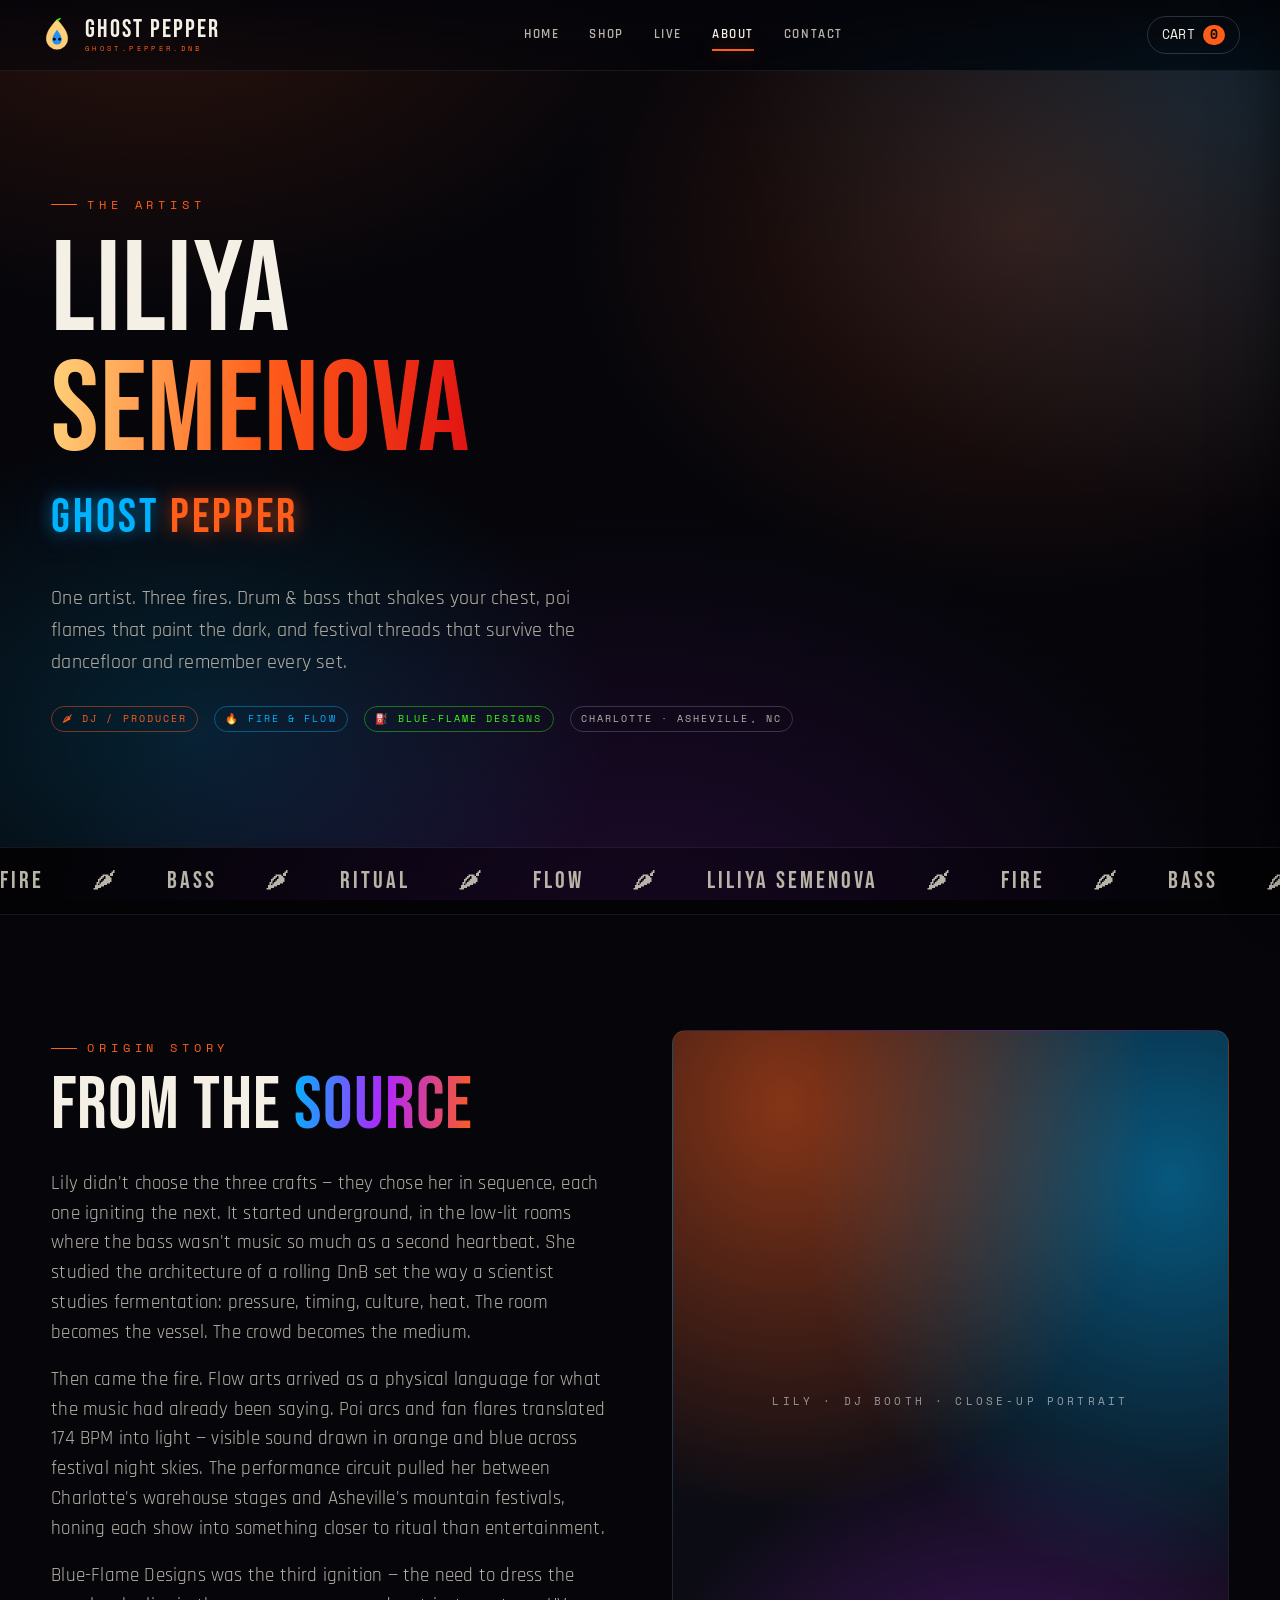
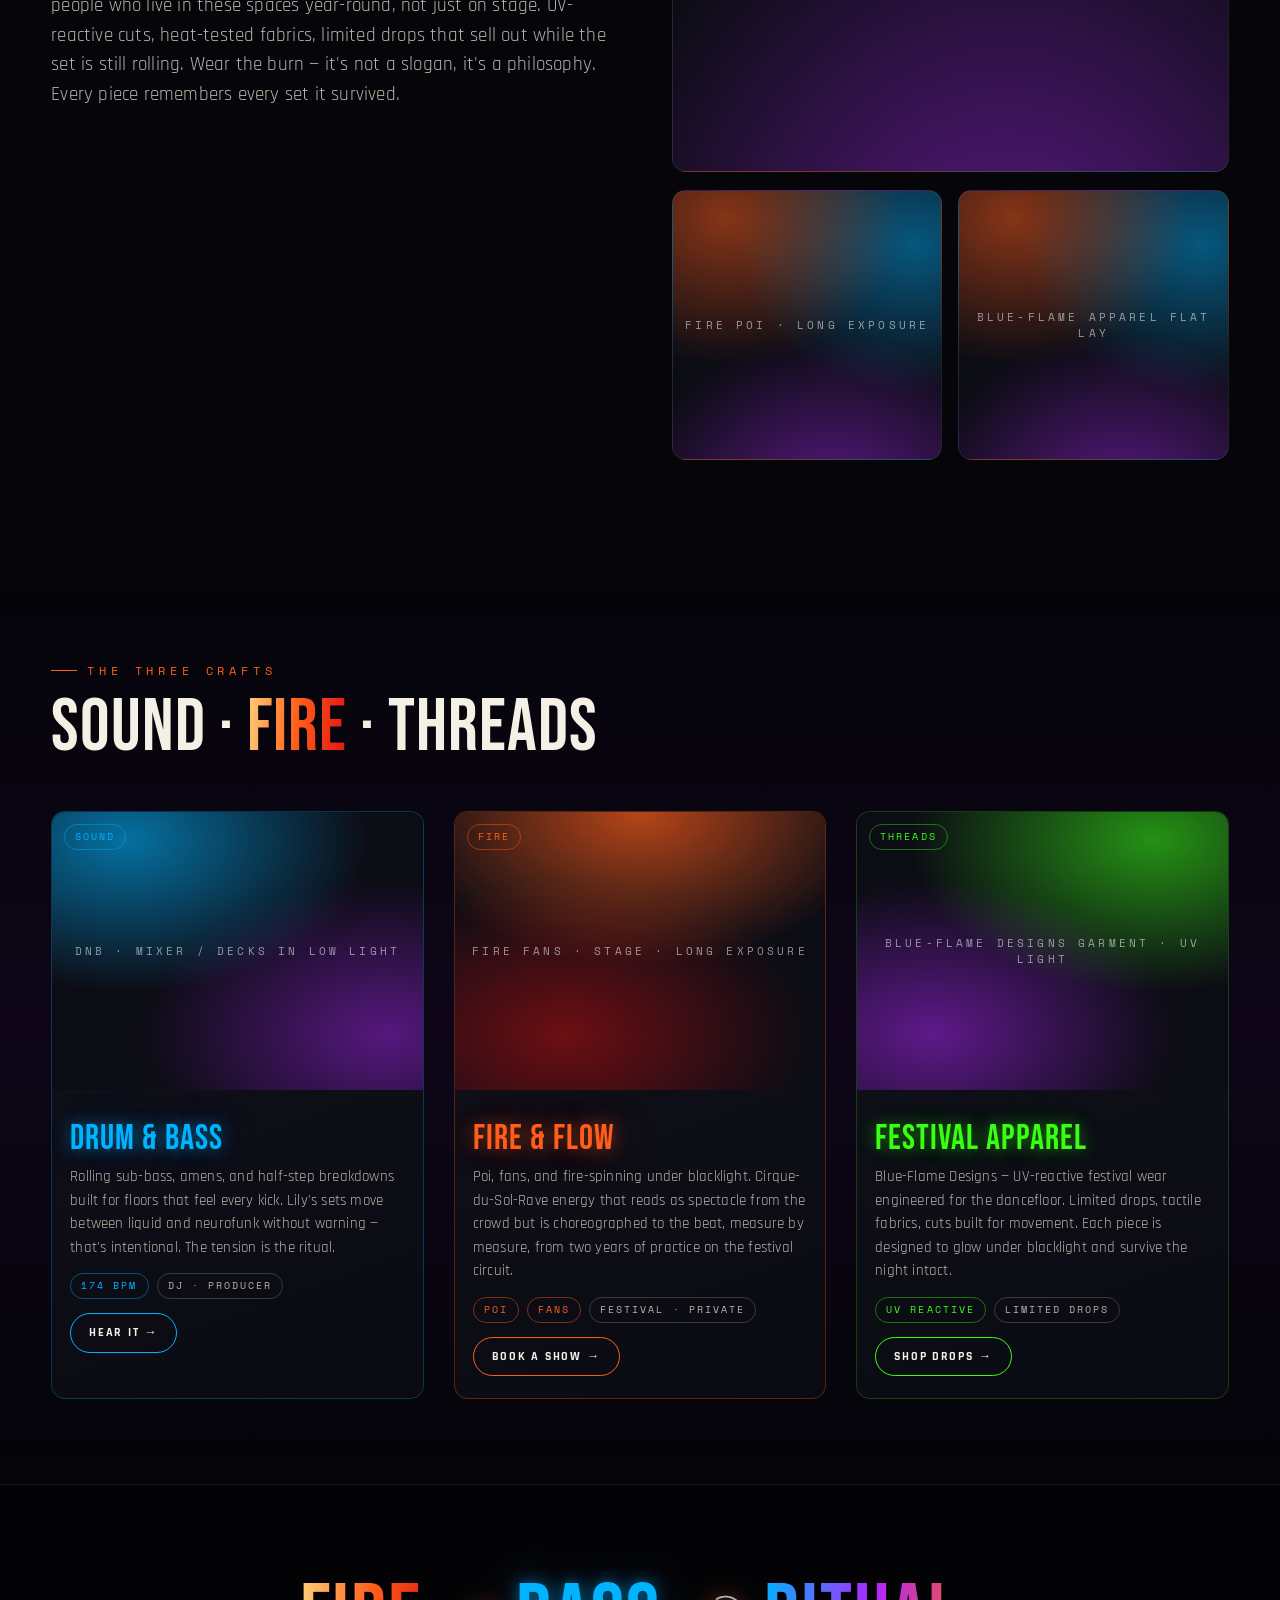
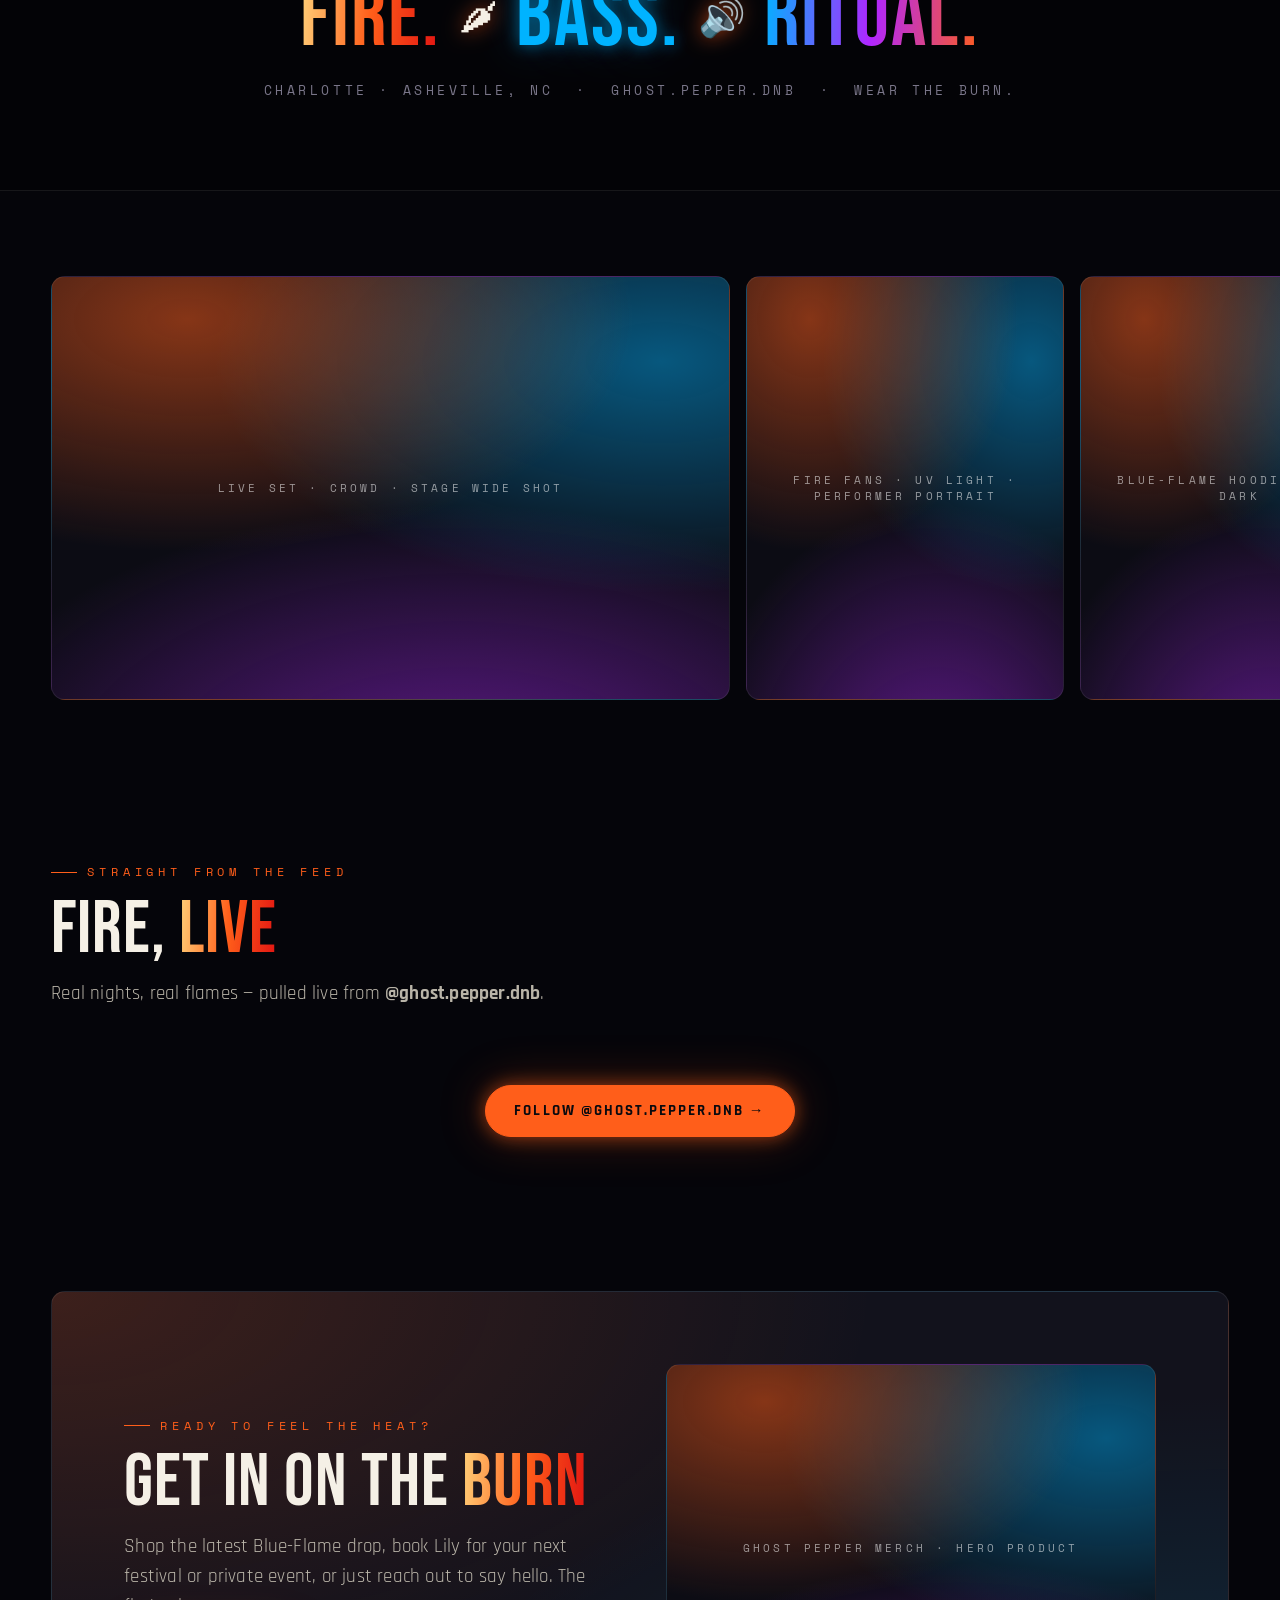
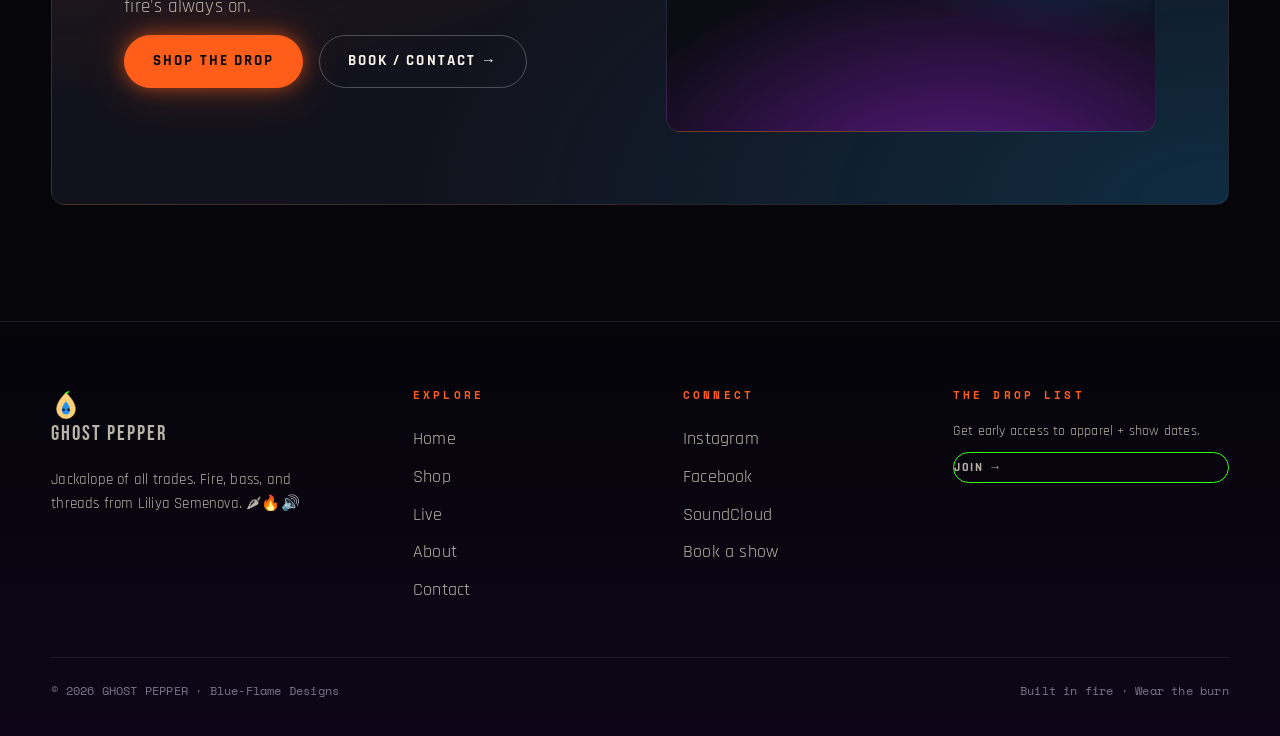
==== about.html @ 2ec4d014 "Initial commit" ====
<!DOCTYPE html>
<html lang="en">
<head>
<meta charset="UTF-8">
<meta name="viewport" content="width=device-width, initial-scale=1">
<title>About · GHOST PEPPER</title>
<meta name="description" content="Liliya 'Lily' Semenova — drum & bass DJ/producer, fire & flow performer, and festival apparel designer behind GHOST PEPPER.">
<link rel="icon" href="assets/logo.svg" type="image/svg+xml">
<link rel="stylesheet" href="css/styles.css">
<meta property="og:title" content="About · GHOST PEPPER — Liliya Semenova">
<meta property="og:description" content="Fire. Bass. Ritual. The artist behind GHOST PEPPER — DJ, fire spinner, and maker of Blue-Flame Designs apparel.">
<meta property="og:type" content="website">
</head>
<body>

<!-- ============ NAV (canonical) ============ -->
<header class="nav">
  <div class="nav__inner">
    <a class="nav__logo" href="index.html" aria-label="Ghost Pepper home">
      <img src="assets/logo.svg" alt="" width="34" height="34" class="anim-glow">
      <span class="nav__wordmark">GHOST PEPPER<small>GHOST.PEPPER.DNB</small></span>
    </a>
    <nav class="nav__links" aria-label="Primary">
      <a href="index.html">Home</a>
      <a href="shop.html">Shop</a>
      <a href="stream.html">Live</a>
      <a href="about.html" class="active">About</a>
      <a href="contact.html">Contact</a>
    </nav>
    <div class="flex items-center gap">
      <a href="shop.html" class="nav__cart" data-cart-open aria-label="Cart">
        <span>CART</span><span class="nav__cart-count" data-cart-count>0</span>
      </a>
      <button class="nav__burger" aria-label="Menu" aria-expanded="false">☰</button>
    </div>
  </div>
</header>

<!-- ============ CART DRAWER ============ -->
<div class="cart-drawer" data-cart-drawer>
  <div class="cart-drawer__head">
    <h3>YOUR <span class="t-fire">CART</span></h3>
    <button class="cart-drawer__close" data-cart-close aria-label="Close cart">✕</button>
  </div>
  <div class="cart-drawer__body" data-cart-items></div>
  <div class="cart-drawer__foot">
    <div class="cart-total" data-cart-total-row>
      <span style="font-family:var(--mono);font-size:.8rem;letter-spacing:.12em;text-transform:uppercase;color:var(--muted);">Total</span>
      <b data-cart-total>$0.00</b>
    </div>
    <button class="btn btn--fill" style="width:100%;" data-checkout>Checkout</button>
  </div>
</div>
<div class="overlay" data-cart-close></div>

<!-- ============ HERO ============ -->
<section class="hero-about section" data-fire="hot" style="min-height:72vh; display:flex; align-items:center; overflow:hidden; position:relative;">
  <div class="about-hero__bg" aria-hidden="true"></div>
  <div class="wrap" style="position:relative; z-index:2;">
    <p class="eyebrow reveal">The Artist</p>
    <h1 class="reveal" style="margin-top:18px;">
      LILIYA<br><span class="t-fire">SEMENOVA</span>
    </h1>
    <p class="reveal" style="font-family:var(--display); font-size:clamp(1.6rem,4vw,3rem); color:var(--blue-flame); text-shadow:var(--glow-blue); margin-top:8px; letter-spacing:3px;">
      GHOST <span style="color:var(--ember); text-shadow:var(--glow-ember);">PEPPER</span>
    </p>
    <p class="lede reveal mt-m" style="font-size:clamp(1.1rem,1.6vw,1.4rem); max-width:54ch;">
      One artist. Three fires. Drum &amp; bass that shakes your chest, poi flames
      that paint the dark, and festival threads that survive the dancefloor and
      remember every set.
    </p>
    <div class="flex gap wrapf mt-m reveal">
      <span class="tag tag--fire">🌶 DJ / Producer</span>
      <span class="tag tag--blue">🔥 Fire &amp; Flow</span>
      <span class="tag tag--uv">⛽ Blue-Flame Designs</span>
      <span class="tag">Charlotte · Asheville, NC</span>
    </div>
  </div>
</section>

<!-- ============ MARQUEE ============ -->
<div class="marquee" aria-hidden="true">
  <div class="marquee__track">
    <span>FIRE</span><span>BASS</span><span>RITUAL</span><span>FLOW</span><span>LILIYA SEMENOVA</span>
    <span>FIRE</span><span>BASS</span><span>RITUAL</span><span>FLOW</span><span>LILIYA SEMENOVA</span>
  </div>
</div>

<!-- ============ STORY ============ -->
<section class="section">
  <div class="wrap">
    <div class="grid grid--2" style="align-items:start; gap:clamp(32px,5vw,80px);">

      <!-- Text -->
      <div class="stack">
        <p class="eyebrow reveal">Origin Story</p>
        <h2 class="reveal mt-s">FROM THE <span class="t-plasma">SOURCE</span></h2>

        <p class="lede reveal" style="margin-top:28px;">
          Lily didn't choose the three crafts — they chose her in sequence, each one
          igniting the next. It started underground, in the low-lit rooms where the
          bass wasn't music so much as a second heartbeat. She studied the architecture
          of a rolling DnB set the way a scientist studies fermentation: pressure,
          timing, culture, heat. The room becomes the vessel. The crowd becomes the
          medium.
        </p>

        <p class="lede reveal">
          Then came the fire. Flow arts arrived as a physical language for what the
          music had already been saying. Poi arcs and fan flares translated 174 BPM
          into light — visible sound drawn in orange and blue across festival night
          skies. The performance circuit pulled her between Charlotte's warehouse
          stages and Asheville's mountain festivals, honing each show into
          something closer to ritual than entertainment.
        </p>

        <p class="lede reveal">
          Blue-Flame Designs was the third ignition — the need to dress the people
          who live in these spaces year-round, not just on stage. UV-reactive cuts,
          heat-tested fabrics, limited drops that sell out while the set is still
          rolling. Wear the burn — it's not a slogan, it's a philosophy. Every piece
          remembers every set it survived.
        </p>
      </div>

      <!-- Photo placeholder column -->
      <div class="stack" style="gap:20px;">
        <div class="ph reveal" data-label="Lily · DJ booth · close-up portrait"
          style="aspect-ratio:3/4; border-radius:var(--radius); border:var(--ring);">
        </div>
        <div class="grid grid--2" style="gap:16px;">
          <div class="ph reveal" data-label="Fire poi · long exposure"
            style="aspect-ratio:1/1; border-radius:var(--radius); border:var(--ring);">
          </div>
          <div class="ph reveal" data-label="Blue-Flame apparel flat lay"
            style="aspect-ratio:1/1; border-radius:var(--radius); border:var(--ring);">
          </div>
        </div>
      </div>

    </div>
  </div>
</section>

<!-- ============ THREE CRAFTS ============ -->
<section class="section section--tight" style="background: linear-gradient(180deg, transparent, rgba(176,38,255,.06), transparent);">
  <div class="wrap">
    <p class="eyebrow reveal mx-auto" style="display:inline-flex;">The Three Crafts</p>
    <h2 class="reveal mt-s">SOUND · <span class="t-fire">FIRE</span> · THREADS</h2>

    <div class="grid grid--3 mt-l">

      <!-- Card 1: DnB -->
      <article class="card reveal" style="border-color:rgba(0,179,255,.25);">
        <div class="card__media" style="aspect-ratio:4/3;">
          <div class="ph" data-label="DnB · mixer / decks in low light" style="background:
            radial-gradient(120% 100% at 20% 10%, rgba(0,179,255,.6), transparent 55%),
            radial-gradient(120% 100% at 90% 80%, rgba(176,38,255,.45), transparent 55%),
            #0c0c14;">
          </div>
          <span class="tag tag--blue" style="position:absolute;top:12px;left:12px;">SOUND</span>
        </div>
        <div class="card__body">
          <h3 class="mt-s" style="color:var(--blue-flame); text-shadow:var(--glow-blue);">Drum &amp; Bass</h3>
          <p class="lede" style="font-size:.95rem; margin-top:10px;">
            Rolling sub-bass, amens, and half-step breakdowns built for floors that feel
            every kick. Lily's sets move between liquid and neurofunk without warning —
            that's intentional. The tension is the ritual.
          </p>
          <div class="flex gap wrapf mt-s" style="gap:8px;">
            <span class="tag tag--blue">174 BPM</span>
            <span class="tag">DJ · Producer</span>
          </div>
          <a href="stream.html" class="btn btn--blue btn--sm mt-s">Hear it →</a>
        </div>
      </article>

      <!-- Card 2: Fire & Flow -->
      <article class="card reveal" style="border-color:rgba(255,94,26,.3);">
        <div class="card__media" style="aspect-ratio:4/3;">
          <div class="ph" data-label="Fire fans · stage · long exposure" style="background:
            radial-gradient(120% 100% at 50% 0%, rgba(255,94,26,.7), transparent 55%),
            radial-gradient(120% 100% at 30% 80%, rgba(225,18,18,.45), transparent 55%),
            #0c0c14;">
          </div>
          <span class="tag tag--fire" style="position:absolute;top:12px;left:12px;">FIRE</span>
        </div>
        <div class="card__body">
          <h3 class="mt-s" style="color:var(--ember); text-shadow:var(--glow-ember);">Fire &amp; Flow</h3>
          <p class="lede" style="font-size:.95rem; margin-top:10px;">
            Poi, fans, and fire-spinning under blacklight. Cirque-du-Sol-Rave energy that
            reads as spectacle from the crowd but is choreographed to the beat, measure by
            measure, from two years of practice on the festival circuit.
          </p>
          <div class="flex gap wrapf mt-s" style="gap:8px;">
            <span class="tag tag--fire">Poi</span>
            <span class="tag tag--fire">Fans</span>
            <span class="tag">Festival · Private</span>
          </div>
          <a href="contact.html" class="btn btn--sm mt-s">Book a show →</a>
        </div>
      </article>

      <!-- Card 3: Apparel -->
      <article class="card reveal" style="border-color:rgba(57,255,20,.2);">
        <div class="card__media" style="aspect-ratio:4/3;">
          <div class="ph" data-label="Blue-Flame Designs garment · UV light" style="background:
            radial-gradient(120% 100% at 80% 10%, rgba(57,255,20,.55), transparent 55%),
            radial-gradient(120% 100% at 20% 80%, rgba(176,38,255,.5), transparent 55%),
            #0c0c14;">
          </div>
          <span class="tag tag--uv" style="position:absolute;top:12px;left:12px;">THREADS</span>
        </div>
        <div class="card__body">
          <h3 class="mt-s" style="color:var(--uv-green); text-shadow:var(--glow-uv);">Festival Apparel</h3>
          <p class="lede" style="font-size:.95rem; margin-top:10px;">
            Blue-Flame Designs — UV-reactive festival wear engineered for the dancefloor.
            Limited drops, tactile fabrics, cuts built for movement. Each piece is designed
            to glow under blacklight and survive the night intact.
          </p>
          <div class="flex gap wrapf mt-s" style="gap:8px;">
            <span class="tag tag--uv">UV Reactive</span>
            <span class="tag">Limited Drops</span>
          </div>
          <a href="shop.html" class="btn btn--uv btn--sm mt-s">Shop drops →</a>
        </div>
      </article>

    </div>
  </div>
</section>

<!-- ============ MANIFESTO STRIP ============ -->
<div class="manifesto-strip" aria-label="Ghost Pepper manifesto">
  <div class="wrap">
    <div class="manifesto-inner reveal">
      <span class="manifesto-word t-fire">FIRE.</span>
      <span class="manifesto-sep" aria-hidden="true">🌶</span>
      <span class="manifesto-word t-blue">BASS.</span>
      <span class="manifesto-sep" aria-hidden="true">🔊</span>
      <span class="manifesto-word t-plasma">RITUAL.</span>
    </div>
    <p class="reveal center" style="font-family:var(--mono); font-size:.8rem; letter-spacing:.28em; color:var(--muted); margin-top:18px; text-transform:uppercase;">
      Charlotte · Asheville, NC &nbsp;·&nbsp; ghost.pepper.dnb &nbsp;·&nbsp; Wear the burn.
    </p>
  </div>
</div>

<!-- ============ PHOTO ROW ============ -->
<section class="section section--tight">
  <div class="wrap">
    <div class="grid" style="grid-template-columns: 1.6fr 1fr 1fr; gap:16px; align-items:stretch;">
      <div class="ph reveal" data-label="Live set · crowd · stage wide shot"
        style="aspect-ratio:16/10; border-radius:var(--radius); border:var(--ring);">
      </div>
      <div class="ph reveal" data-label="Fire fans · UV light · performer portrait"
        style="aspect-ratio:3/4; border-radius:var(--radius); border:var(--ring);">
      </div>
      <div class="ph reveal" data-label="Blue-Flame hoodie · neon dark"
        style="aspect-ratio:3/4; border-radius:var(--radius); border:var(--ring);">
      </div>
    </div>
  </div>
</section>

<!-- ============ LOOKBOOK / INSTAGRAM ============ -->
<section class="section section--tight" id="lookbook">
  <div class="wrap">
    <p class="eyebrow reveal">Straight from the Feed</p>
    <h2 class="reveal mt-s">FIRE, <span class="t-fire">LIVE</span></h2>
    <p class="lede reveal mt-s" style="max-width:50ch;">Real nights, real flames — pulled live from <strong>@ghost.pepper.dnb</strong>.</p>
    <div class="lookbook-grid mt-l">
      <blockquote class="instagram-media" data-instgrm-permalink="https://www.instagram.com/reel/DZsdMH0p8Mp/" data-instgrm-version="14"></blockquote>
      <blockquote class="instagram-media" data-instgrm-permalink="https://www.instagram.com/p/DZNQ5u5gpCI/" data-instgrm-version="14"></blockquote>
      <blockquote class="instagram-media" data-instgrm-permalink="https://www.instagram.com/p/DYhrNiggA6q/" data-instgrm-version="14"></blockquote>
    </div>
    <div class="center mt-m">
      <a href="https://www.instagram.com/ghost.pepper.dnb/" target="_blank" rel="noopener" class="btn btn--fill reveal">Follow @ghost.pepper.dnb →</a>
    </div>
  </div>
</section>

<!-- ============ CTA BAND ============ -->
<section class="section section--tight">
  <div class="wrap">
    <div class="card reveal" style="padding:clamp(32px,6vw,72px);
      background:
        radial-gradient(140% 160% at 0% 0%, rgba(255,94,26,.18), transparent 50%),
        radial-gradient(140% 160% at 100% 100%, rgba(0,179,255,.16), transparent 50%),
        var(--char);">
      <div class="grid grid--2" style="align-items:center; gap:clamp(28px,4vw,60px);">
        <div class="stack">
          <p class="eyebrow">Ready to feel the heat?</p>
          <h2 class="mt-s">GET IN ON THE <span class="t-fire">BURN</span></h2>
          <p class="lede" style="max-width:48ch; margin-top:14px;">
            Shop the latest Blue-Flame drop, book Lily for your next festival or private
            event, or just reach out to say hello. The fire's always on.
          </p>
          <div class="flex gap wrapf mt-s">
            <a href="shop.html" class="btn btn--fill">Shop the Drop</a>
            <a href="contact.html" class="btn btn--ghost">Book / Contact →</a>
          </div>
        </div>
        <div style="display:flex; flex-direction:column; gap:14px;">
          <div class="ph anim-float" data-label="Ghost Pepper merch · hero product"
            style="aspect-ratio:4/3; border-radius:var(--radius); border:var(--ring);">
          </div>
        </div>
      </div>
    </div>
  </div>
</section>

<!-- ============ FOOTER (canonical) ============ -->
<footer class="foot">
  <div class="wrap">
    <div class="foot__grid">
      <div>
        <a class="nav__logo" href="index.html" style="margin-bottom:14px;">
          <img src="assets/logo.svg" alt="" width="30" height="30">
          <span class="nav__wordmark" style="font-size:1.3rem;">GHOST PEPPER</span>
        </a>
        <p class="lede" style="font-size:.95rem; max-width:32ch;">Jackalope of all trades. Fire, bass, and threads from Liliya Semenova. 🌶🔥🔊</p>
      </div>
      <div>
        <h4>Explore</h4>
        <a href="index.html">Home</a><a href="shop.html">Shop</a><a href="stream.html">Live</a><a href="about.html">About</a><a href="contact.html">Contact</a>
      </div>
      <div>
        <h4>Connect</h4>
        <a href="https://www.instagram.com/ghost.pepper.dnb/" target="_blank" rel="noopener">Instagram</a>
        <a href="https://www.facebook.com/smnvlily" target="_blank" rel="noopener">Facebook</a>
        <a href="https://soundcloud.com/rzkpikachu" target="_blank" rel="noopener">SoundCloud</a>
        <a href="contact.html">Book a show</a>
      </div>
      <div>
        <h4>The Drop List</h4>
        <p class="lede" style="font-size:.9rem;">Get early access to apparel + show dates.</p>
        <a href="#" class="btn btn--uv btn--sm" style="margin-top:10px;">Join →</a>
      </div>
    </div>
    <div class="foot__bottom">
      <span>© <span data-year>2026</span> GHOST PEPPER · Blue-Flame Designs</span>
      <span>Built in fire · Wear the burn</span>
    </div>
  </div>
</footer>

<script src="js/cart.js"></script>
<script src="js/main.js"></script>
<script src="js/fire-bg.js"></script>
<script async src="https://www.instagram.com/embed.js"></script>

<style>
/* ---- About hero atmosphere ---- */
.about-hero__bg{ position:absolute; inset:0; z-index:0; pointer-events:none;
  background:
    radial-gradient(60% 80% at 80% 20%, rgba(255,94,26,.18), transparent 60%),
    radial-gradient(55% 65% at 15% 85%, rgba(0,179,255,.16), transparent 60%);
  animation: hueShift 26s linear infinite; mix-blend-mode:screen; }

/* ---- Manifesto strip ---- */
.manifesto-strip{ border-block:var(--ring); background:rgba(0,0,0,.35);
  padding:clamp(40px,7vw,90px) 0; text-align:center; margin:8px 0; }
.manifesto-inner{ display:flex; flex-wrap:wrap; gap:18px; align-items:center; justify-content:center; }
.manifesto-word{ font-family:var(--display); font-size:clamp(2.4rem,7vw,5.5rem); letter-spacing:2px; line-height:1; }
.manifesto-sep{ font-size:clamp(1.4rem,3vw,2.4rem); filter:drop-shadow(0 0 10px rgba(255,94,26,.6)); }

/* ---- Lookbook (instagram embeds) ---- */
.lookbook-grid{ display:grid; grid-template-columns: repeat(auto-fill, minmax(290px,1fr)); gap:20px; align-items:start; }
.lookbook-grid .instagram-media{ margin:0!important; min-width:0!important; width:100%!important;
  border-radius:var(--radius)!important; box-shadow:0 14px 40px -20px rgba(0,0,0,.8); }
@media (max-width:620px){ .lookbook-grid{ grid-template-columns:1fr; } }
</style>
</body>
</html>
---- css/styles.css ----
/* =====================================================================
   GHOST PEPPER  ·  ghost.pepper.dnb
   Design System — Liliya "Lily" Semenova
   Drum & Bass · Fire Performance · Festival Apparel
   ===================================================================== */

/* ---- Fonts ---- */
@import url('https://fonts.googleapis.com/css2?family=Bebas+Neue&family=Rajdhani:wght@400;500;600;700&family=Space+Mono:wght@400;700&display=swap');

/* ---- Tokens ---- */
:root {
  /* core palette */
  --void:        #05050a;
  --void-2:      #0a0a12;
  --char:        #12121c;
  --smoke:       #1b1b28;
  --ash:         #2a2a3a;

  --ember:       #ff5e1a;   /* ghost pepper fire */
  --ember-hot:   #ff7e36;
  --pepper:      #e11212;   /* pepper red */
  --blue-flame:  #00b3ff;   /* blueflame.designs */
  --blue-deep:   #1e63ff;
  --uv-green:    #39ff14;   /* blacklight neon */
  --plasma:      #b026ff;   /* UV purple */

  --bone:        #f5f0e6;   /* off-white */
  --bone-dim:    #b9b4a8;
  --muted:       #7a7689;

  /* semantic */
  --bg:          var(--void);
  --surface:     var(--char);
  --text:        var(--bone);
  --accent:      var(--ember);

  /* type */
  --display: 'Bebas Neue', Impact, sans-serif;
  --body:    'Rajdhani', 'Segoe UI', sans-serif;
  --mono:    'Space Mono', ui-monospace, monospace;

  /* effects */
  --glow-ember: 0 0 18px rgba(255,94,26,.55), 0 0 48px rgba(255,94,26,.25);
  --glow-uv:    0 0 16px rgba(57,255,20,.5),  0 0 42px rgba(57,255,20,.22);
  --glow-blue:  0 0 16px rgba(0,179,255,.55), 0 0 42px rgba(0,179,255,.25);
  --ring: 1px solid rgba(255,255,255,.08);

  --maxw: 1200px;
  --radius: 14px;
}

/* ---- Reset ---- */
*,*::before,*::after { box-sizing: border-box; margin: 0; padding: 0; }
html { scroll-behavior: smooth; -webkit-text-size-adjust: 100%; }
body {
  background: var(--bg);
  color: var(--text);
  font-family: var(--body);
  font-size: 18px;
  line-height: 1.55;
  letter-spacing: .2px;
  overflow-x: hidden;
  position: relative;
}
img { max-width: 100%; display: block; }
a { color: inherit; text-decoration: none; }
ul { list-style: none; }
button { font-family: inherit; cursor: pointer; }

/* ---- Atmospheric background (trippy) ---- */
body::before {
  content: "";
  position: fixed; inset: 0; z-index: -2;
  background:
    radial-gradient(900px 600px at 12% -5%, rgba(255,94,26,.16), transparent 60%),
    radial-gradient(800px 700px at 95% 10%, rgba(0,179,255,.14), transparent 60%),
    radial-gradient(1000px 800px at 50% 110%, rgba(176,38,255,.16), transparent 60%),
    var(--void);
}
/* fine grain / noise + scanline shimmer */
body::after {
  content: "";
  position: fixed; inset: 0; z-index: -1; pointer-events: none;
  opacity: .05;
  background-image:
    repeating-linear-gradient(0deg, rgba(255,255,255,.6) 0 1px, transparent 1px 3px);
  mix-blend-mode: overlay;
}

/* =====================================================================
   Layout
   ===================================================================== */
.wrap { width: min(var(--maxw), 92vw); margin-inline: auto; }
.section { padding: clamp(56px, 9vw, 130px) 0; position: relative; }
.section--tight { padding: clamp(40px,6vw,80px) 0; }

.eyebrow {
  font-family: var(--mono);
  font-size: .72rem;
  letter-spacing: .42em;
  text-transform: uppercase;
  color: var(--ember);
  display: inline-flex; align-items: center; gap: 10px;
}
.eyebrow::before { content:""; width: 26px; height: 1px; background: var(--ember); }

h1,h2,h3 { font-family: var(--display); font-weight: 400; line-height: .94; letter-spacing: 1px; }
h1 { font-size: clamp(3rem, 10vw, 8rem); }
h2 { font-size: clamp(2.2rem, 6vw, 4.6rem); }
h3 { font-size: clamp(1.4rem, 3vw, 2.2rem); }

.lede { font-size: clamp(1.05rem,1.5vw,1.3rem); color: var(--bone-dim); max-width: 60ch; }

/* gradient + glow text helpers */
.t-fire   { background: linear-gradient(95deg,#ffd27a,var(--ember),var(--pepper)); -webkit-background-clip:text; background-clip:text; color:transparent; }
.t-uv     { color: var(--uv-green);   text-shadow: var(--glow-uv); }
.t-blue   { color: var(--blue-flame); text-shadow: var(--glow-blue); }
.t-plasma { background: linear-gradient(95deg,var(--blue-flame),var(--plasma),var(--ember)); -webkit-background-clip:text; background-clip:text; color:transparent; }

/* =====================================================================
   Buttons
   ===================================================================== */
.btn {
  --c: var(--ember);
  display: inline-flex; align-items: center; gap: 10px;
  font-family: var(--body); font-weight: 700;
  text-transform: uppercase; letter-spacing: .14em; font-size: .92rem;
  padding: 14px 28px; border-radius: 50px;
  border: 1px solid var(--c); color: var(--text); background: transparent;
  position: relative; transition: .25s ease; isolation: isolate;
}
.btn::before{
  content:""; position:absolute; inset:0; z-index:-1; border-radius:inherit;
  background: var(--c); opacity:0; transition:.25s ease;
}
.btn:hover{ color:#0a0a0f; box-shadow: 0 0 22px -2px var(--c); transform: translateY(-2px); }
.btn:hover::before{ opacity:1; }
.btn--fill{ background: var(--c); color:#0a0a0f; box-shadow: var(--glow-ember); }
.btn--fill:hover{ filter:brightness(1.08); }
.btn--blue{ --c: var(--blue-flame); }
.btn--uv{ --c: var(--uv-green); }
.btn--ghost{ --c: rgba(255,255,255,.25); }
.btn--lg{ padding: 18px 38px; font-size: 1rem; }
.btn--sm{ padding: 9px 18px; font-size: .78rem; }

/* =====================================================================
   Navbar
   ===================================================================== */
.nav {
  position: sticky; top: 0; z-index: 100;
  backdrop-filter: blur(14px);
  background: linear-gradient(180deg, rgba(5,5,10,.92), rgba(5,5,10,.55));
  border-bottom: var(--ring);
}
.nav__inner { display: flex; align-items: center; justify-content: space-between; gap: 20px;
  width: min(var(--maxw),94vw); margin-inline:auto; height: 70px; }
.nav__logo { display:flex; align-items:center; gap:11px; }
.nav__logo svg { height: 34px; width:auto; }
.nav__wordmark { font-family: var(--display); font-size: 1.55rem; letter-spacing:2px; line-height:1; }
.nav__wordmark small{ display:block; font-family:var(--mono); font-size:.42rem; letter-spacing:.5em; color:var(--ember); margin-top:2px; }
.nav__links { display: flex; align-items: center; gap: 30px; }
.nav__links a {
  font-weight: 600; text-transform: uppercase; letter-spacing: .12em; font-size: .82rem;
  color: var(--bone-dim); position: relative; padding: 6px 0; transition:.2s;
}
.nav__links a::after{ content:""; position:absolute; left:0; bottom:0; height:2px; width:0; background:var(--ember); transition:.25s; box-shadow:var(--glow-ember); }
.nav__links a:hover{ color:var(--bone); } .nav__links a:hover::after{ width:100%; }
.nav__links a.active{ color: var(--bone); } .nav__links a.active::after{ width:100%; }
.nav__cart {
  display:flex; align-items:center; gap:8px; font-family:var(--mono); font-size:.8rem;
  border:1px solid rgba(255,255,255,.16); padding:8px 14px; border-radius:50px; color:var(--bone); transition:.2s;
}
.nav__cart:hover{ border-color:var(--ember); box-shadow:var(--glow-ember); }
.nav__cart-count{ background:var(--ember); color:#0a0a0f; font-weight:700; border-radius:50px; padding:0 7px; min-width:20px; text-align:center; }
.nav__burger{ display:none; background:none; border:0; color:var(--bone); font-size:1.6rem; }

@media (max-width: 860px){
  .nav__links{ position:fixed; inset:70px 0 auto 0; flex-direction:column; gap:0;
    background:rgba(5,5,10,.98); border-bottom:var(--ring); transform:translateY(-120%); transition:.3s; padding:10px 0; }
  .nav__links.open{ transform:translateY(0); }
  .nav__links a{ width:100%; text-align:center; padding:16px 0; }
  .nav__burger{ display:block; }
}

/* =====================================================================
   Cards / grids
   ===================================================================== */
.grid { display:grid; gap: clamp(16px,2.4vw,30px); }
.grid--3 { grid-template-columns: repeat(3, 1fr); }
.grid--4 { grid-template-columns: repeat(4, 1fr); }
.grid--2 { grid-template-columns: repeat(2, 1fr); }
@media (max-width: 980px){ .grid--4{ grid-template-columns: repeat(2,1fr);} .grid--3{ grid-template-columns: repeat(2,1fr);} }
@media (max-width: 600px){ .grid--4,.grid--3,.grid--2{ grid-template-columns: 1fr; } }

.card {
  background: linear-gradient(160deg, var(--char), var(--void-2));
  border: var(--ring); border-radius: var(--radius);
  overflow: hidden; position: relative; transition: .3s ease;
}
.card:hover{ transform: translateY(-6px); border-color: rgba(255,94,26,.4); box-shadow: 0 18px 50px -20px rgba(255,94,26,.5); }
.card__media{ aspect-ratio: 4/5; position:relative; overflow:hidden;
  display:flex; align-items:center; justify-content:center; }
.card__media .ph{ position:absolute; inset:0; }
.card__body{ padding: 18px 18px 22px; }

/* image placeholder (trippy generated fill) */
.ph {
  background:
    radial-gradient(120% 100% at 20% 10%, rgba(255,94,26,.5), transparent 55%),
    radial-gradient(120% 100% at 90% 20%, rgba(0,179,255,.45), transparent 55%),
    radial-gradient(140% 120% at 60% 120%, rgba(176,38,255,.5), transparent 55%),
    #0c0c14;
  position: relative;
}
.ph::after{
  content: attr(data-label);
  position:absolute; inset:0; display:flex; align-items:center; justify-content:center;
  font-family:var(--mono); font-size:.66rem; letter-spacing:.3em; text-transform:uppercase;
  color: rgba(255,255,255,.55); text-align:center; padding: 12px;
}

/* tag / pill */
.tag{ font-family:var(--mono); font-size:.64rem; letter-spacing:.2em; text-transform:uppercase;
  padding:4px 10px; border-radius:50px; border:1px solid rgba(255,255,255,.18); color:var(--bone-dim); }
.tag--uv{ color:var(--uv-green); border-color:rgba(57,255,20,.4);}
.tag--blue{ color:var(--blue-flame); border-color:rgba(0,179,255,.4);}
.tag--fire{ color:var(--ember); border-color:rgba(255,94,26,.45);}

.price{ font-family:var(--mono); font-weight:700; color:var(--bone); }

/* =====================================================================
   Footer
   ===================================================================== */
.foot{ border-top: var(--ring); padding: 64px 0 36px; margin-top: 40px;
  background: linear-gradient(180deg, transparent, rgba(176,38,255,.06)); }
.foot__grid{ display:grid; grid-template-columns: 1.4fr 1fr 1fr 1.2fr; gap:40px; }
@media (max-width:760px){ .foot__grid{ grid-template-columns: 1fr 1fr; } }
.foot h4{ font-family:var(--mono); font-size:.7rem; letter-spacing:.28em; text-transform:uppercase; color:var(--ember); margin-bottom:16px; }
.foot a{ color:var(--bone-dim); display:block; padding:5px 0; transition:.2s; }
.foot a:hover{ color:var(--bone); }
.foot__bottom{ margin-top:48px; padding-top:24px; border-top:var(--ring); display:flex; flex-wrap:wrap; gap:14px; justify-content:space-between;
  font-family:var(--mono); font-size:.72rem; color:var(--muted); }

/* =====================================================================
   Utilities & animation
   ===================================================================== */
.center{ text-align:center; } .mx-auto{ margin-inline:auto; }
.stack > * + *{ margin-top: 1.1rem; }
.flex{ display:flex; } .between{ justify-content:space-between; } .items-center{ align-items:center; }
.gap{ gap: 16px; } .wrapf{ flex-wrap:wrap; }
.mt-s{ margin-top: 14px;} .mt-m{ margin-top: 28px;} .mt-l{ margin-top:48px; }
.divider{ height:1px; background:linear-gradient(90deg,transparent,var(--ash),transparent); margin: 40px 0; }

@keyframes floaty{ 0%,100%{ transform:translateY(0);} 50%{ transform:translateY(-12px);} }
@keyframes pulseGlow{ 0%,100%{ filter:drop-shadow(0 0 8px rgba(255,94,26,.6)); } 50%{ filter:drop-shadow(0 0 22px rgba(255,94,26,.95)); } }
@keyframes hueShift{ 0%{ filter:hue-rotate(0);} 100%{ filter:hue-rotate(360deg);} }
@keyframes marquee{ from{ transform:translateX(0);} to{ transform:translateX(-50%);} }
.anim-float{ animation: floaty 6s ease-in-out infinite; }
.anim-glow{ animation: pulseGlow 3.5s ease-in-out infinite; }

/* reveal on scroll */
.reveal{ opacity:0; transform: translateY(24px); transition: .7s cubic-bezier(.2,.7,.2,1); }
.reveal.in{ opacity:1; transform:none; }

/* marquee strip */
.marquee{ overflow:hidden; border-block: var(--ring); padding: 14px 0; background: rgba(0,0,0,.3); }
.marquee__track{ display:flex; gap:48px; width:max-content; animation: marquee 22s linear infinite; }
.marquee__track span{ font-family:var(--display); font-size:1.5rem; letter-spacing:3px; color:var(--bone-dim); display:flex; align-items:center; gap:48px; }
.marquee__track span::after{ content:"🌶"; }

/* =====================================================================
   Cart drawer + toast
   ===================================================================== */
.cart-drawer{
  position: fixed; top:0; right:0; height:100%; width:min(420px,90vw); z-index:200;
  background: linear-gradient(180deg, var(--char), var(--void)); border-left: var(--ring);
  transform: translateX(105%); transition:.35s cubic-bezier(.2,.7,.2,1);
  display:flex; flex-direction:column; box-shadow: -30px 0 60px -20px rgba(0,0,0,.7);
}
.cart-drawer.open{ transform:none; }
.cart-drawer__head{ display:flex; align-items:center; justify-content:space-between; padding:22px; border-bottom:var(--ring); }
.cart-drawer__head h3{ font-size:1.6rem; }
.cart-drawer__close{ background:none; border:0; color:var(--bone-dim); font-size:1.3rem; }
.cart-drawer__body{ flex:1; overflow-y:auto; padding:14px 22px; }
.cart-drawer__foot{ padding:22px; border-top:var(--ring); }
.cart-row{ display:grid; grid-template-columns:1fr auto auto; align-items:center; gap:14px; padding:14px 0; border-bottom:var(--ring); }
.cart-row__name{ font-weight:600; }
.cart-row__meta{ font-family:var(--mono); font-size:.72rem; color:var(--muted); }
.cart-row__qty{ display:flex; align-items:center; gap:10px; font-family:var(--mono); }
.cart-row__qty button{ background:rgba(255,255,255,.06); border:var(--ring); color:var(--bone); width:26px; height:26px; border-radius:7px; }
.cart-row__qty button:hover{ border-color:var(--ember); color:var(--ember); }
.cart-row__rm{ background:none; border:0; color:var(--muted); font-size:.9rem; }
.cart-row__rm:hover{ color:var(--pepper); }
.cart-empty{ color:var(--muted); font-family:var(--mono); font-size:.85rem; padding:30px 0; text-align:center; }
.cart-total{ display:flex; justify-content:space-between; align-items:baseline; margin-bottom:16px; font-family:var(--mono); }
.cart-total b{ font-size:1.4rem; color:var(--bone); }
.overlay{ position:fixed; inset:0; background:rgba(0,0,0,.6); z-index:150; opacity:0; pointer-events:none; transition:.3s; }
.overlay.open{ opacity:1; pointer-events:auto; }

.gp-toast{
  position: fixed; left:50%; bottom:28px; transform: translateX(-50%) translateY(20px);
  background: var(--char); border:1px solid var(--ember); color:var(--bone);
  padding:13px 22px; border-radius:50px; font-family:var(--mono); font-size:.82rem;
  box-shadow: var(--glow-ember); z-index:300; opacity:0; pointer-events:none; transition:.3s;
}
.gp-toast.show{ opacity:1; transform: translateX(-50%) translateY(0); }

/* prefers-reduced-motion */
@media (prefers-reduced-motion: reduce){
  *{ animation: none !important; transition: none !important; scroll-behavior: auto; }
}
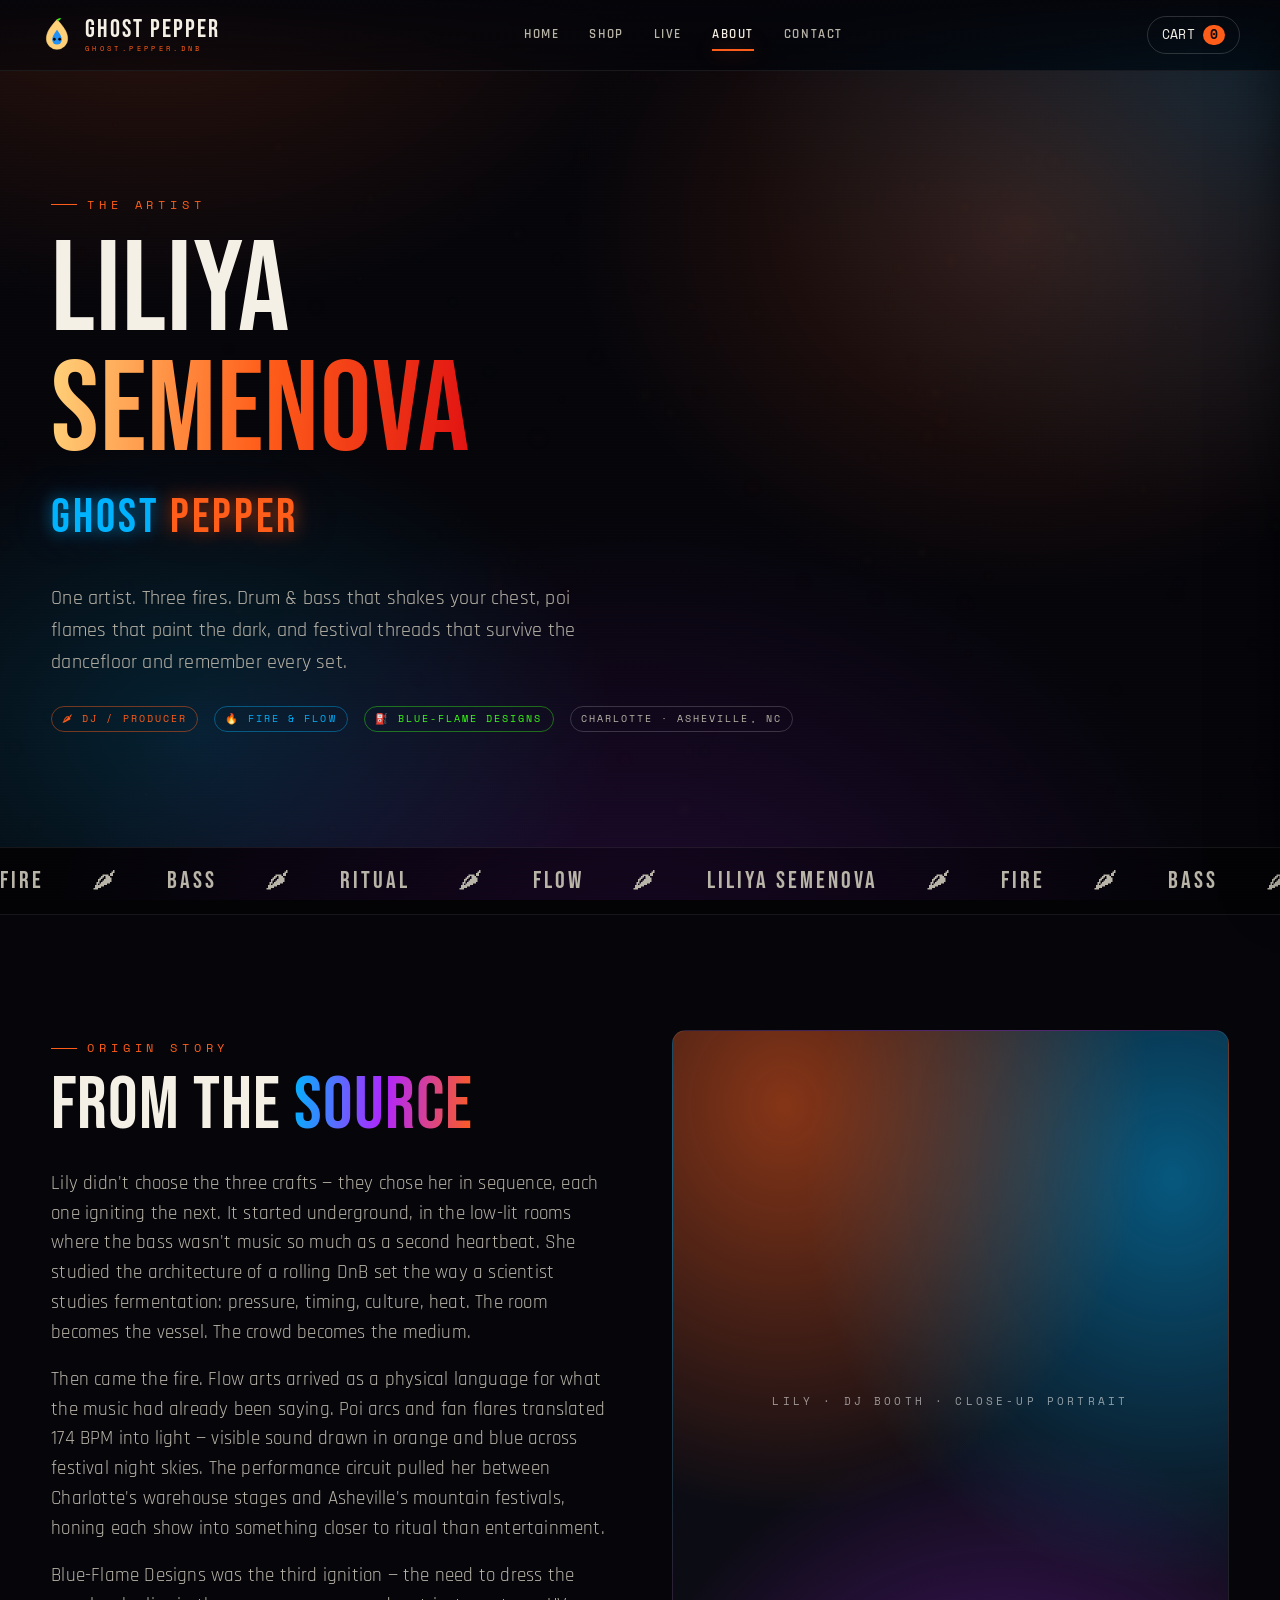
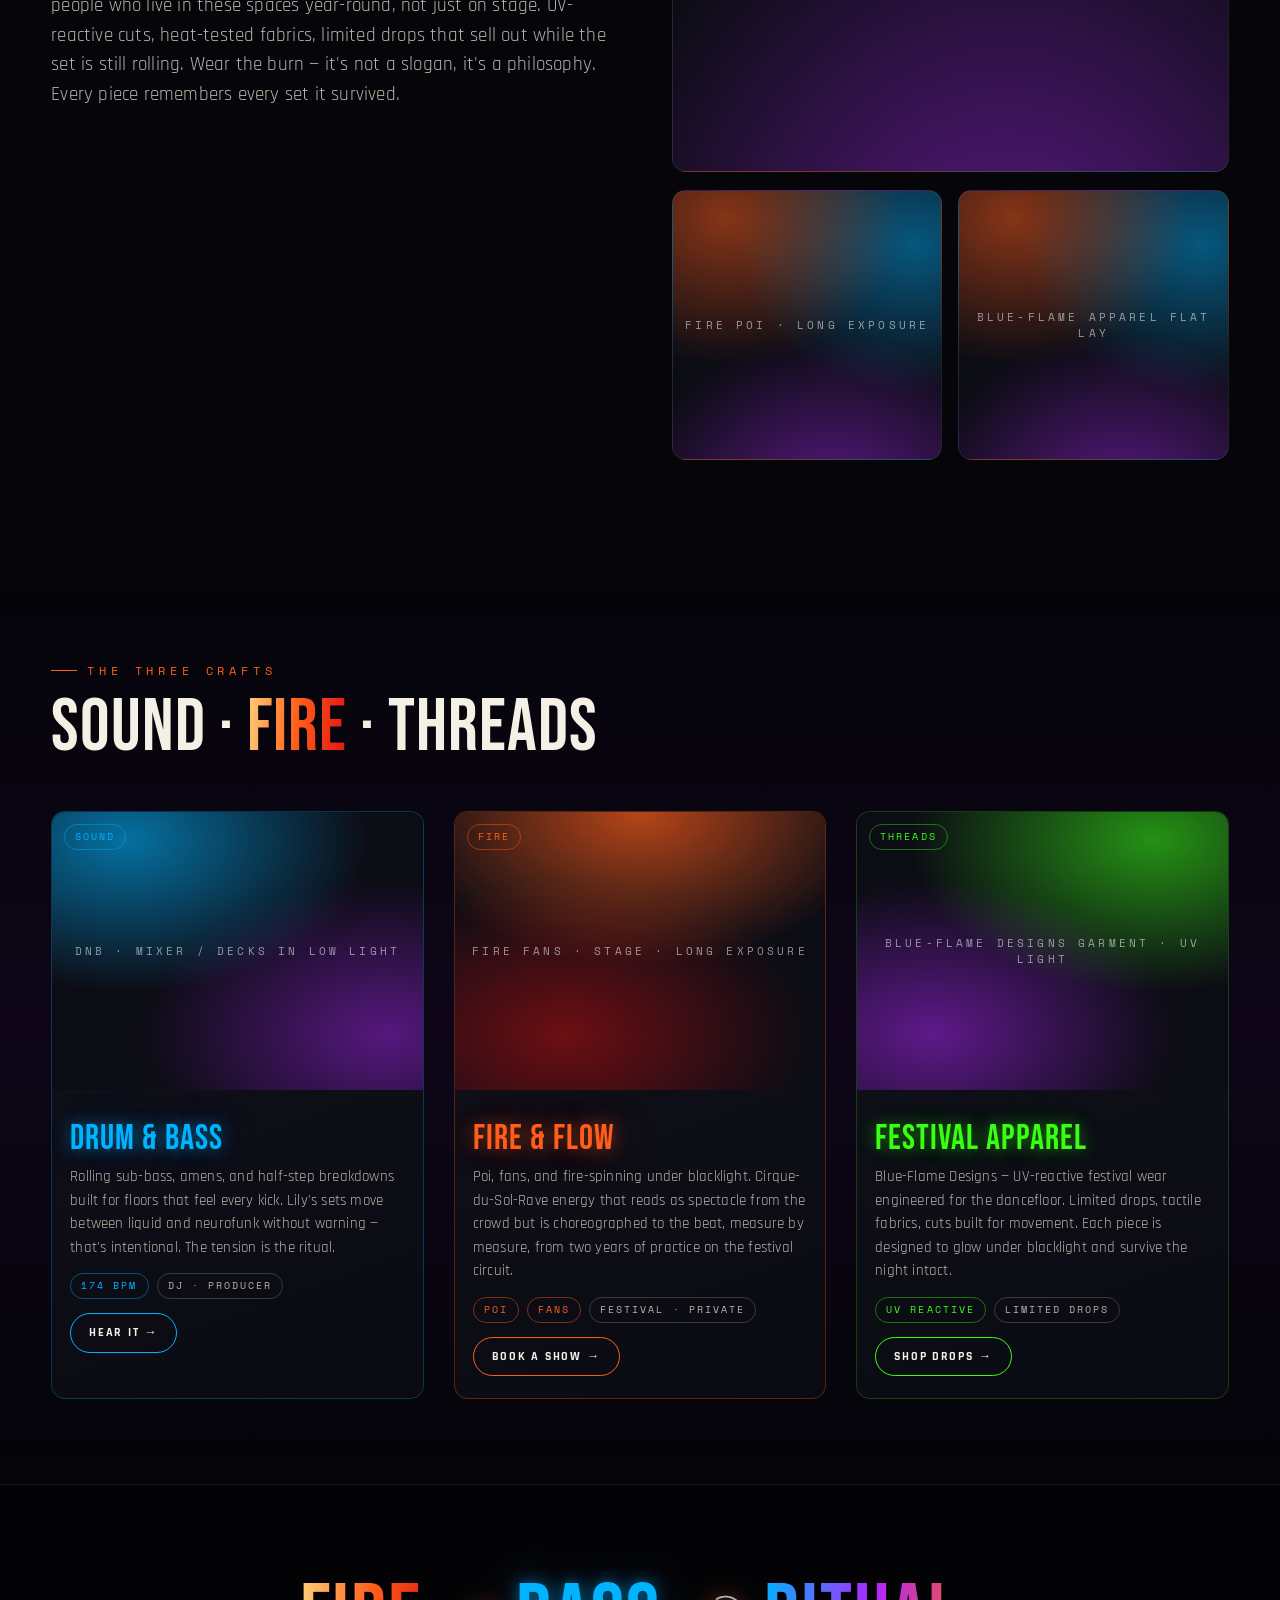
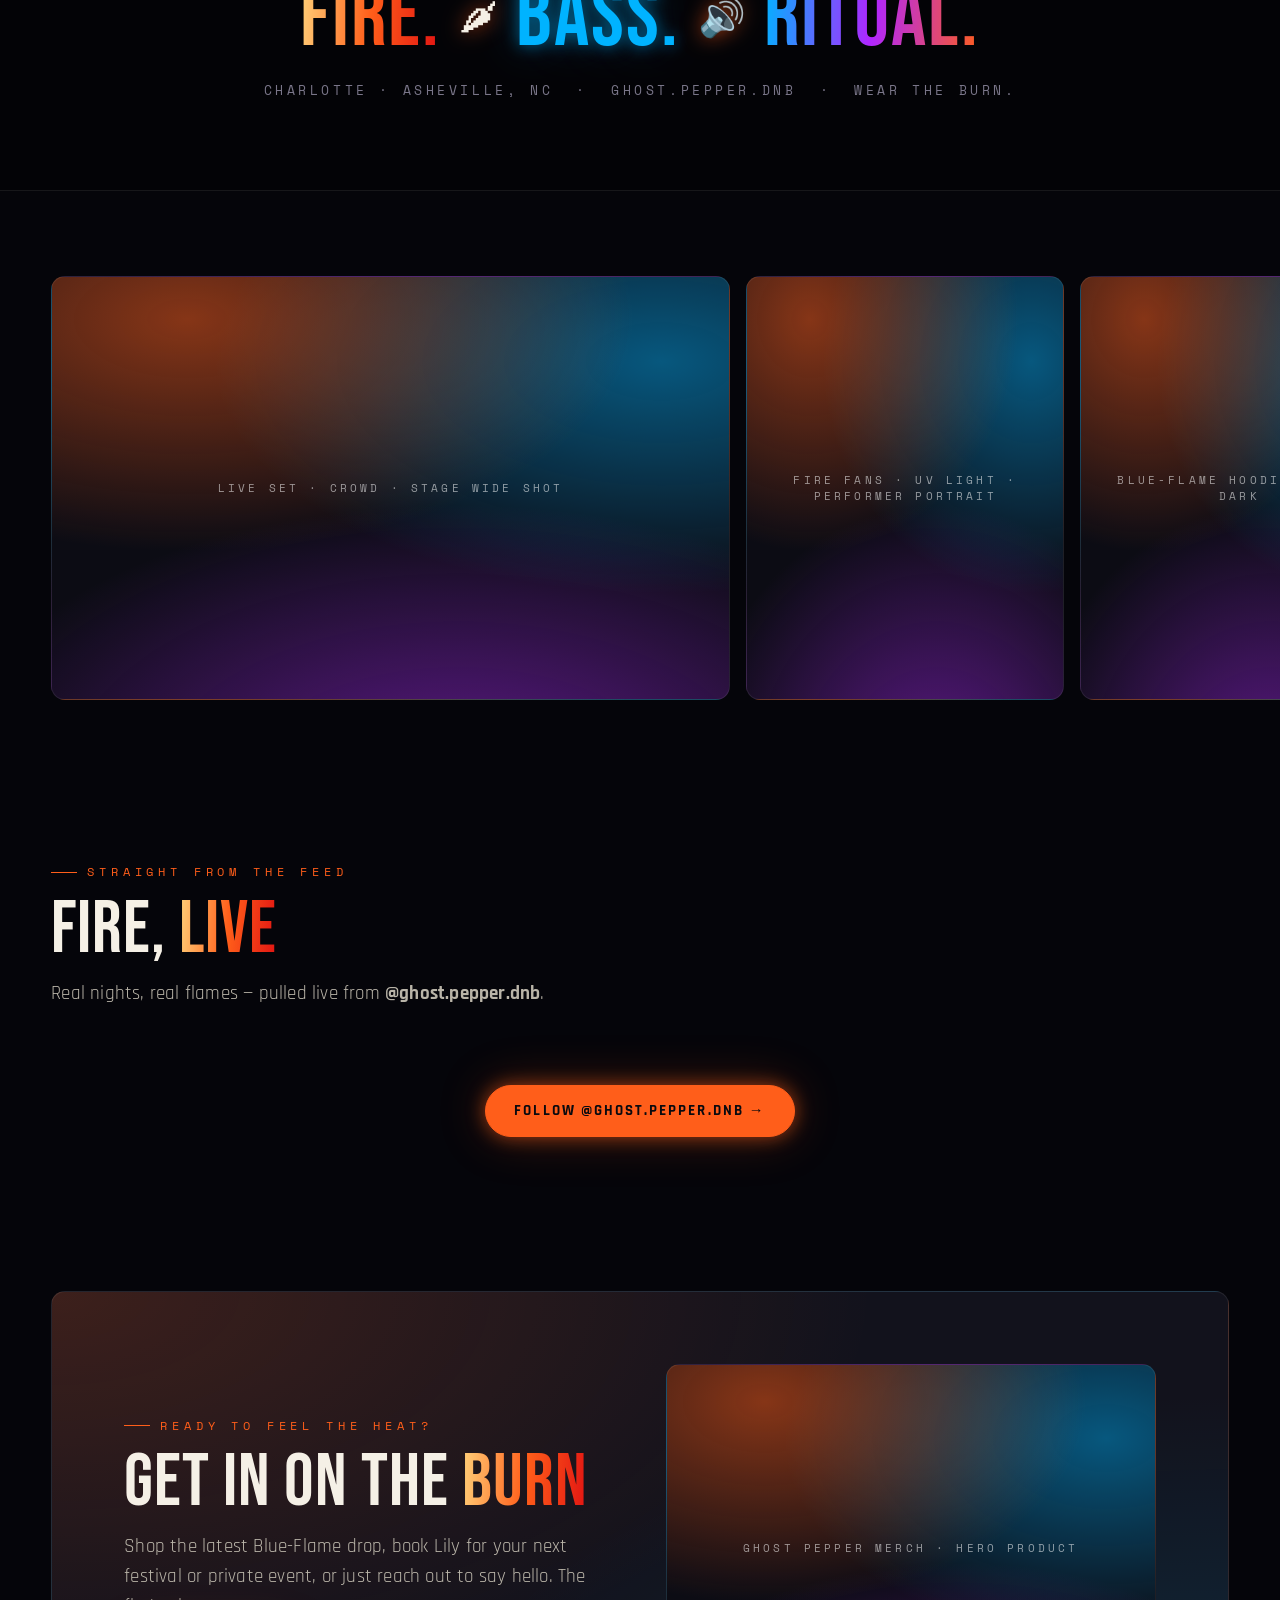
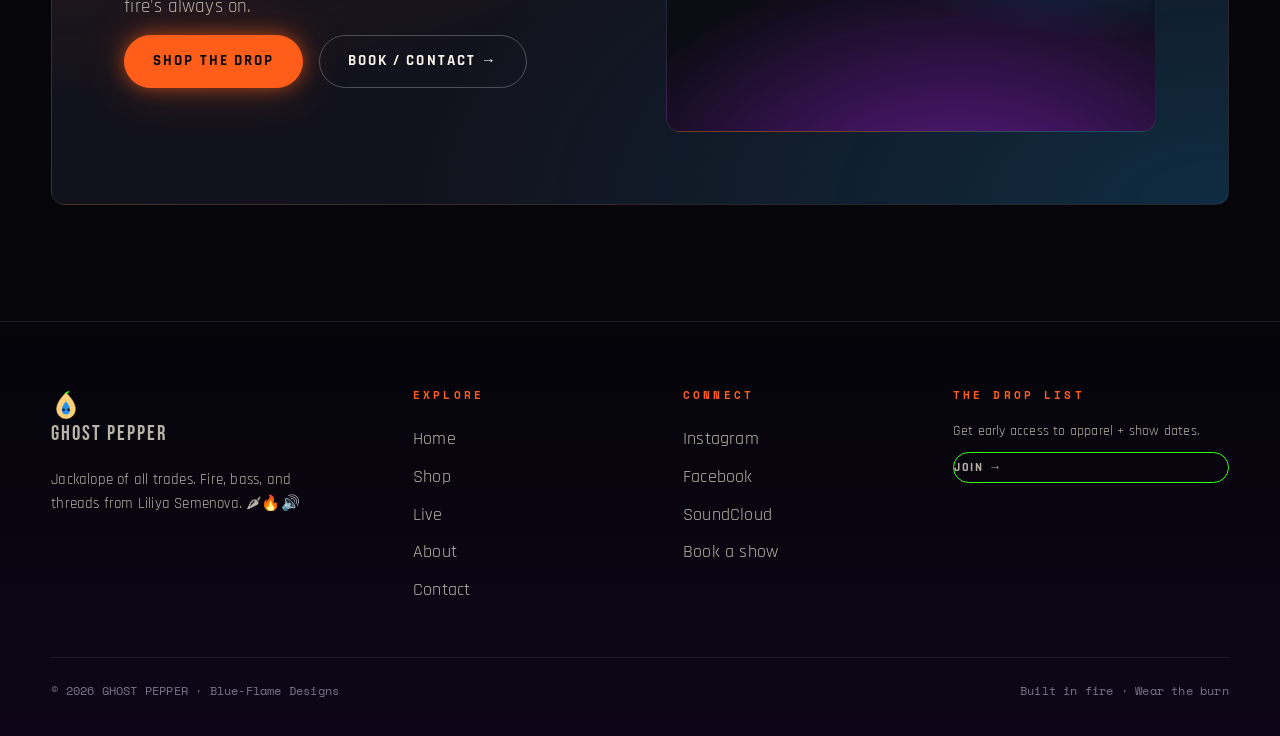
==== commit ed82b98e: "Add Open Graph share image + social meta (branded link preview)" ====
--- a/about.html
+++ b/about.html
@@ -10,6 +10,12 @@
 <meta property="og:title" content="About · GHOST PEPPER — Liliya Semenova">
 <meta property="og:description" content="Fire. Bass. Ritual. The artist behind GHOST PEPPER — DJ, fire spinner, and maker of Blue-Flame Designs apparel.">
 <meta property="og:type" content="website">
+<meta property="og:url" content="https://guyrstewart-sudo.github.io/ghost-pepper-dnb/about.html">
+<meta property="og:image" content="https://guyrstewart-sudo.github.io/ghost-pepper-dnb/assets/og-image.jpg">
+<meta property="og:image:width" content="1200">
+<meta property="og:image:height" content="630">
+<meta name="twitter:card" content="summary_large_image">
+<meta name="twitter:image" content="https://guyrstewart-sudo.github.io/ghost-pepper-dnb/assets/og-image.jpg">
 </head>
 <body>
 
